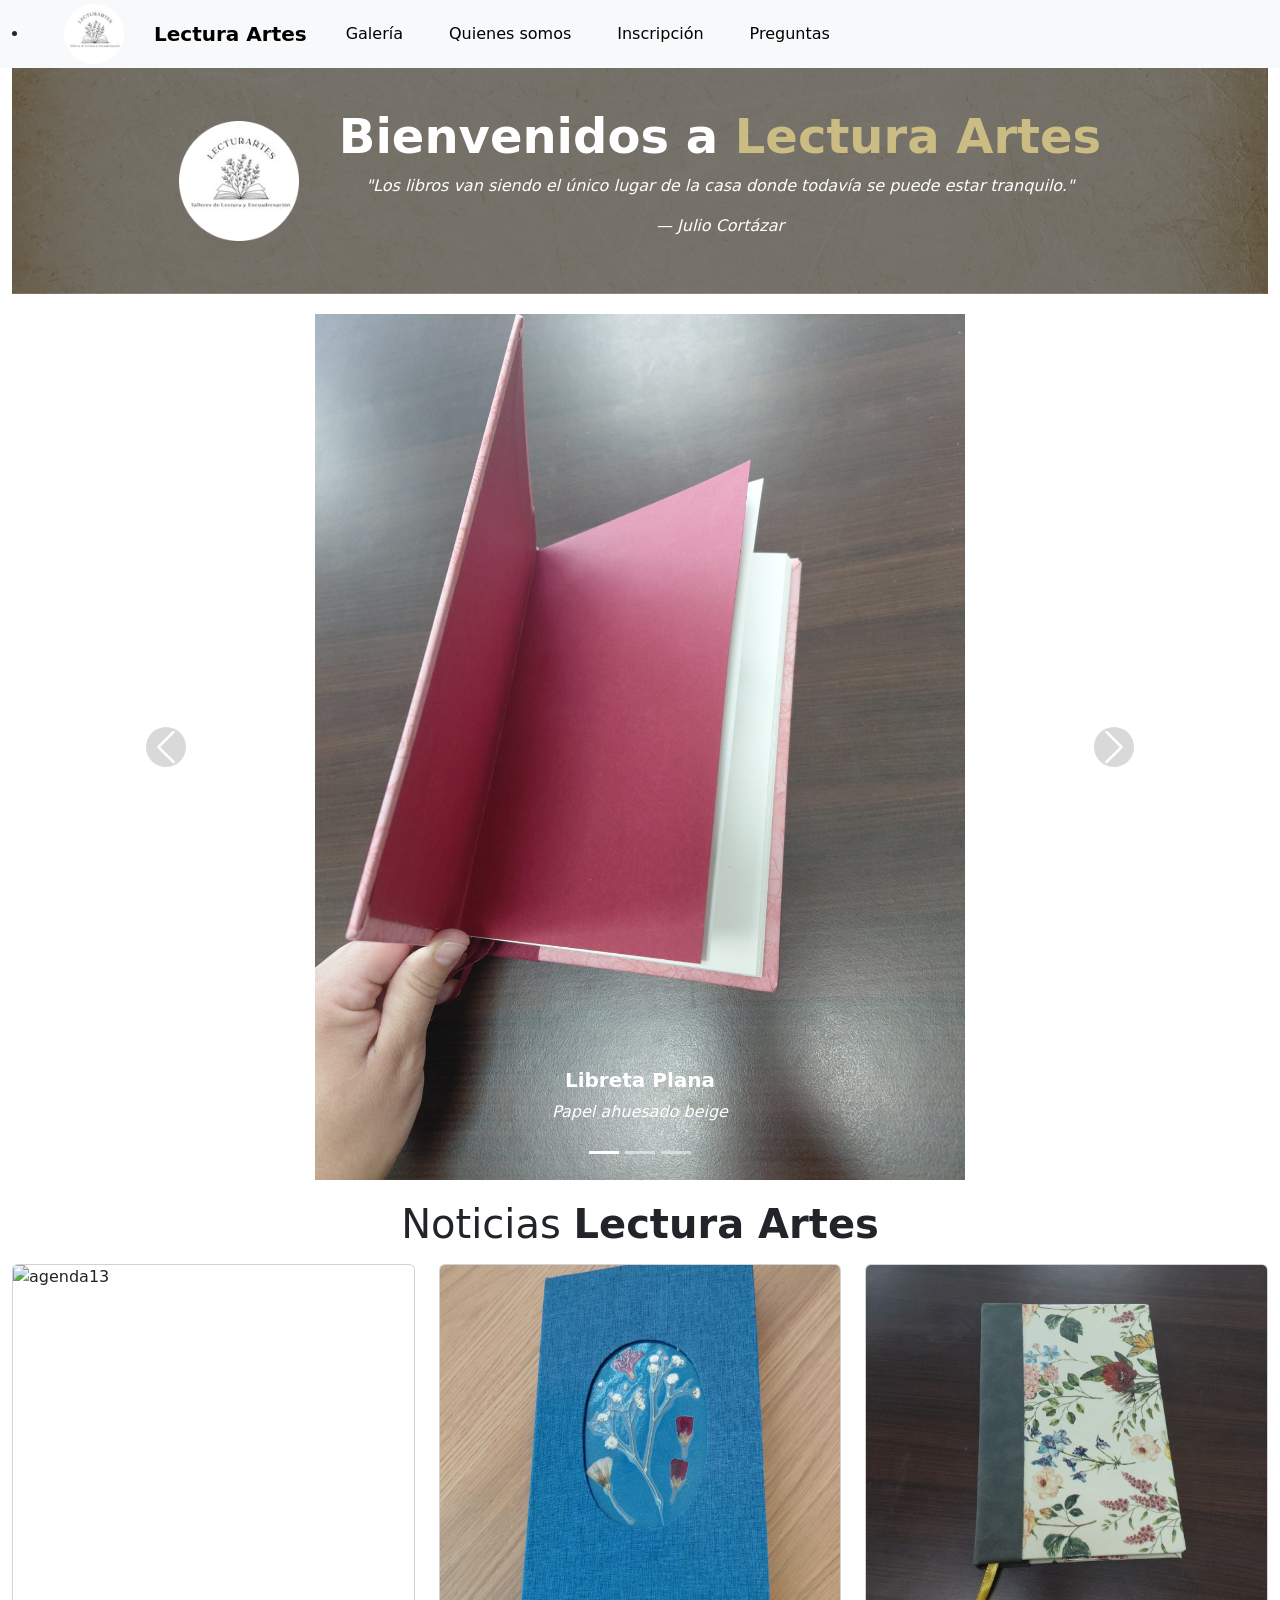
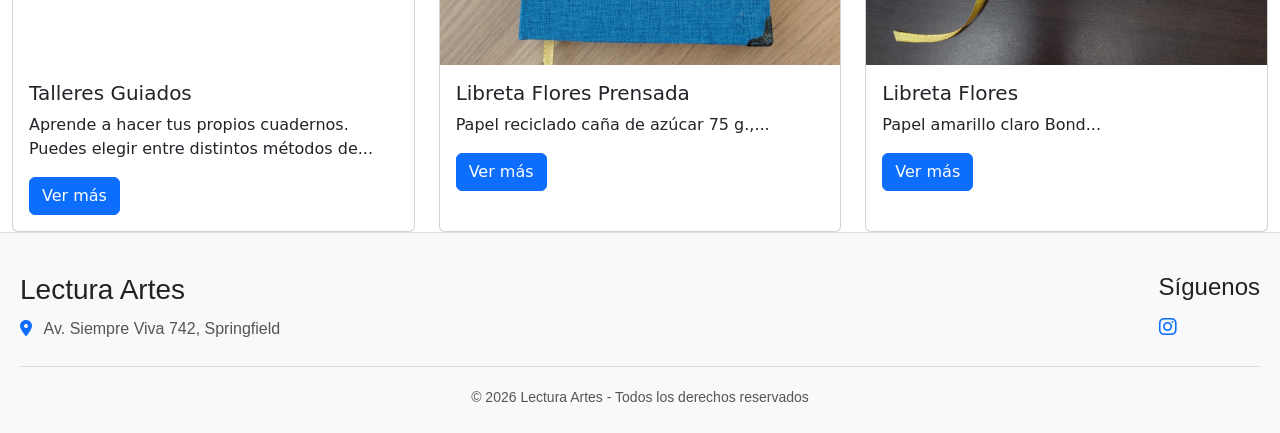
==== index.html @ 695bc008 "primer commit" ====
<!DOCTYPE html>
<html lang="es">

<head>
    <meta charset="UTF-8">
    <meta name="viewport" content="width=device-width, initial-scale=1.0">
    <title>Lectura Artes</title>
    <link rel="stylesheet" href="css/estilo.css">
    <link href="https://cdn.jsdelivr.net/npm/bootstrap@5.3.8/dist/css/bootstrap.min.css" rel="stylesheet"
        integrity="sha384-sRIl4kxILFvY47J16cr9ZwB07vP4J8+LH7qKQnuqkuIAvNWLzeN8tE5YBujZqJLB" crossorigin="anonymous">
    <script src="https://cdn.jsdelivr.net/npm/bootstrap@5.3.8/dist/js/bootstrap.bundle.min.js"
        integrity="sha384-FKyoEForCGlyvwx9Hj09JcYn3nv7wiPVlz7YYwJrWVcXK/BmnVDxM+D2scQbITxI"
        crossorigin="anonymous"></script>
    <link rel="stylesheet" href="https://cdnjs.cloudflare.com/ajax/libs/font-awesome/6.0.0-beta3/css/all.min.css">
    <link href="https://fonts.googleapis.com/css2?family=Roboto:wght@400;700&display=swap" rel="stylesheet">
</head>

<body>
    <!--NAVBAR-->
    <nav class="navbar navbar-expand-lg navbar-light bg-light sticky-top">
        <div class="container-fluid">
            <li class="nav-item">
                <a href="index.html" class="nav-home">
                    <img src="img/logo_lectura_artes-modified.png" alt="Inicio" class="icono-home">
                </a>
            </li>
            <a class="navbar-brand text-black" href="index.html"><b>Lectura Artes</b></a>
            <button class="navbar-toggler" type="button" data-bs-toggle="collapse"
                data-bs-target="#navbarSupportedContent" aria-controls="navbarSupportedContent" aria-expanded="false"
                aria-label="Toggle navigation">
                <span class="navbar-toggler-icon"></span>
            </button>
            <div class="collapse navbar-collapse" id="navbarSupportedContent">
                <ul class="navbar-nav me-auto mb-2 mb-lg-0">
                    <li class="nav-item">
                        <a class="nav-link active" href="galeria.html">Galería</a>
                    </li>
                    <li class="nav-item">
                        <a class="nav-link active" href="quienessomos.html">Quienes somos</a>
                    </li>
                    <!--<li class="nav-item dropdown">
                        <a class="nav-link active dropdown-toggle" href="#" id="navbarDropdown" role="button"
                            data-bs-toggle="dropdown" aria-expanded="false">
                            Noticias
                        </a>
                        <ul class="dropdown-menu" aria-labelledby="navbarDropdown">
                            <li><a class="dropdown-item" href="noticia1.html">Cerro Pintor</a></li>
                            <li><a class="dropdown-item" href="noticia2.html">Cerro Manquehue</a></li>
                            <li><a class="dropdown-item" href="noticia3.html">Cerro Tupungato</a></li>
                            <li>
                        </ul>
                    </li>-->
                    <li class="nav-item">
                        <a class="nav-link active" href="inscripcion.html" tabindex="-1"
                            aria-disabled="true">Inscripción</a>
                    </li>
                    <li class="nav-item">
                        <a class="nav-link active" href="preguntas.html" tabindex="-1"
                            aria-disabled="true">Preguntas</a>
                    </li>
                </ul>
            </div>
        </div>
    </nav>
    <!--CARRUSEL-->
    <div class="container-fluid">
        <section class="hero">
            <div class="hero-container">
                <div class="hero-image">
                    <img src="img/logo_lectura_artes-modified.png" alt="Inicio" class="icono-home">
                </div>

                <div class="hero-text">
                    <h1>Bienvenidos a <span>Lectura Artes</span></h1>
                    <figure>
                        <blockquote>
                            <i>"Los libros van siendo el único lugar de la casa donde todavía se puede estar
                                tranquilo."</i>
                        </blockquote>
                        <figcaption>
                            <cite>— Julio Cortázar</cite>
                        </figcaption>
                    </figure>
                </div>
            </div>
        </section>
    </div>
    <div class="container">
        <div id="carouselExampleCaptions" class="carousel slide" data-bs-ride="carousel">
            <div class="carousel-indicators">
                <button type="button" data-bs-target="#carouselExampleCaptions" data-bs-slide-to="0" class="active"
                    aria-current="true" aria-label="Slide 1"></button>
                <button type="button" data-bs-target="#carouselExampleCaptions" data-bs-slide-to="1"
                    aria-label="Slide 2"></button>
                <button type="button" data-bs-target="#carouselExampleCaptions" data-bs-slide-to="2"
                    aria-label="Slide 3"></button>
            </div>
            <div class="carousel-inner">
                <div class="carousel-item active">
                    <img src="img/agenda7.jpeg" class="d-block img-custom mx-auto" alt="Agenda1">
                    <div class="carousel-caption d-none d-md-block">
                        <h5><b>Libreta Plana</b></h5>
                        <p><i>Papel ahuesado <b>beige</b></i></p>
                    </div>
                </div>
                <div class="carousel-item">
                    <img src="img/agenda1.jpeg" class="d-block img-custom mx-auto" alt="Agenda7">
                    <div class="carousel-caption d-none d-md-block">
                        <h5><b>Libreta Letras</b></h5>
                        <p><i>Papel reciclado </b>caña de azúcar</b></i></p>
                    </div>
                </div>
                <div class="carousel-item">
                    <img src="img/agenda143.jpeg" class="d-block img-custom mx-auto" alt="Agenda14">
                    <div class="carousel-caption d-none d-md-block">
                        <h5><b>Libreta flores prensada</b></h5>
                        <p><i>Papel reciclado <b>caña de azúcar</b></i></p>
                    </div>
                </div>
            </div>
            <button class="carousel-control-prev" type="button" data-bs-target="#carouselExampleCaptions"
                data-bs-slide="prev">
                <span class="carousel-control-prev-icon" aria-hidden="true"></span>
                <span class="visually-hidden">Previous</span>
            </button>
            <button class="carousel-control-next" type="button" data-bs-target="#carouselExampleCaptions"
                data-bs-slide="next">
                <span class="carousel-control-next-icon" aria-hidden="true"></span>
                <span class="visually-hidden">Next</span>
            </button>
        </div>
    </div>
    </div>
    <!--NOTICIAS-->
    <div class="container-fluid">
        <figure>
            <blockquote class="blockquote">
                <h1>Noticias <b>Lectura Artes</b></h1>
            </blockquote>
        </figure>
        <div class="row row-cols-1 row-cols-md-3 g-4">
            <div class="col">
                <div class="card h-100">
                    <img src="img/authentic-book-club-scene.jpg" class="card-img-top" alt="agenda13">
                    <div class="card-body">
                        <h5 class="card-title">Talleres Guiados</h5>
                        <p class="card-text">Aprende a hacer tus propios cuadernos. Puedes elegir entre distintos
                            métodos de...</p>
                        <button type="button" class="btn btn-primary" data-bs-toggle="modal"
                            data-bs-target="#exampleModal1">Ver más</button>
                    </div>
                </div>
            </div>
            <div class="col">
                <div class="card h-100">
                    <img src="img/agenda1414.jpeg" class="card-img-top" alt="agenda1414">
                    <div class="card-body">
                        <h5 class="card-title">Libreta Flores Prensada</h5>
                        <p class="card-text">Papel reciclado caña de azúcar
                            75 g.,...</p>
                        <button type="button" class="btn btn-primary" data-bs-toggle="modal"
                            data-bs-target="#exampleModal2">Ver más</button>
                    </div>
                </div>
            </div>
            <div class="col">
                <div class="card h-100">
                    <img src="img/agenda10.jpeg" class="card-img-top" alt="agenda10">
                    <div class="card-body">
                        <h5 class="card-title">Libreta Flores</h5>
                        <p class="card-text">Papel amarillo claro
                            Bond...</p>
                        <button type="button" class="btn btn-primary" data-bs-toggle="modal"
                            data-bs-target="#exampleModal3">Ver más</button>
                    </div>
                </div>
            </div>
        </div>
    </div>

    <!-- Modal -->
    <div class="modal fade" id="exampleModal1" tabindex="-1" aria-labelledby="exampleModalLabel" aria-hidden="true">
        <div class="modal-dialog">
            <div class="modal-content">
                <div class="modal-header">
                    <h5 class="modal-title" id="exampleModalLabel">Talleres guiados</h5>
                    <button type="button" class="btn-close" data-bs-dismiss="modal" aria-label="Close"></button>
                </div>
                <div class="modal-body">
                    Aprende a hacer tus propios cuadernos. Puedes elegir entre distintos métodos de encuadernación:
                    Tradicional, Copta o Japonesa. Para este taller contamos con 2 modalidades: • Talleres grupales en
                    una fecha determinada (consulta fechas disponibles). • Talleres particulares (1 a 3 personas) en una
                    fecha a elección.
                </div>
                <div class="modal-footer">
                    <button type="button" class="btn btn-secondary" data-bs-dismiss="modal">Cerrar</button>
                    <!--<button type="button" class="btn btn-primary">Guardar</button>-->
                </div>
            </div>
        </div>
    </div>

    <div class="modal fade" id="exampleModal2" tabindex="-1" aria-labelledby="exampleModalLabel" aria-hidden="true">
        <div class="modal-dialog">
            <div class="modal-content">
                <div class="modal-header">
                    <h5 class="modal-title" id="exampleModalLabel">Libreta Flores Prensada</h5>
                    <button type="button" class="btn-close" data-bs-dismiss="modal" aria-label="Close"></button>
                </div>
                <div class="modal-body">
                    Libreta flores prensada
                    Papel reciclado caña de azúcar
                    75 g.
                    100 hojas
                </div>
                <div class="modal-footer">
                    <button type="button" class="btn btn-secondary" data-bs-dismiss="modal">Cerrar</button>
                    <!--<button type="button" class="btn btn-primary">Guardar</button>-->
                </div>
            </div>
        </div>
    </div>


    <div class="modal fade" id="exampleModal3" tabindex="-1" aria-labelledby="exampleModalLabel" aria-hidden="true">
        <div class="modal-dialog">
            <div class="modal-content">
                <div class="modal-header">
                    <h5 class="modal-title" id="exampleModalLabel">Libreta Flores</h5>
                    <button type="button" class="btn-close" data-bs-dismiss="modal" aria-label="Close"></button>
                </div>
                <div class="modal-body">
                    Papel amarillo claro
                    Bond 80 g.
                </div>
                <div class="modal-footer">
                    <button type="button" class="btn btn-secondary" data-bs-dismiss="modal">Cerrar</button>
                    <!--<button type="button" class="btn btn-primary">Guardar</button>-->
                </div>
            </div>
        </div>
    </div>

    <!--FOOTER-->
<footer class="footer-light">
    <div class="footer-container">

        <div class="footer-info">
            <h3>Lectura Artes</h3>
            <p><i class="fas fa-map-marker-alt"></i> Av. Siempre Viva 742, Springfield</p>
        </div>

        <div class="footer-social">
            <h4>Síguenos</h4>
            <div class="social-icons">
                <a href="https://www.instagram.com/lecturartes/"><i class="fab fa-instagram"></i></a>
                <!--<a href="#"><i class="fab fa-facebook-f"></i></a>
                <a href="#"><i class="fab fa-tiktok"></i></a>-->
            </div>
        </div>

    </div>

    <div class="footer-bottom">
        <p>&copy; 2026 Lectura Artes - Todos los derechos reservados</p>
    </div>
</footer>

</body>

</html>
---- css/estilo.css ----
body {
    flex-direction: column;
    margin: 0;
}

main.container {
    min-height: auto; 
    padding-bottom: 100px;
}

header {
    background-color: #2c3e50;
    padding: 15px;
}

nav ul {
    display: flex;
    list-style: none;
    justify-content: center;
}

nav ul li {
    margin: 0 15px;
}

nav ul li a {
    color: white;
    text-decoration: none;
    font-weight: bold;
}

.navbar .nav-link {
    transition: background-color 0.3s ease, color 0.3s ease;
    padding: 8px 12px;
    border-radius: 6px; 
}

.navbar .nav-link:hover {
    background-color: rgba(0, 0, 0, 0.1); 
    color: #000; 
}

.hero {
    background: linear-gradient(rgba(0,0,0,0.5), rgba(0,0,0,0.5)),
                url('../img/fondo.jpg'); 
    background-size: cover;
    background-position: center;
    color: white;
    padding: 20px 20px;
    text-align: center;
}

.hero-container {
    display: flex;          
    align-items: center;    
    justify-content: center;
    gap: 40px;              
    max-width: 1000px;      
    margin: 0 auto;         
    padding: 20px;
}

.hero-image img {
    max-width: 300px;       
    height: auto;
    border-radius: 15px;    
}

.hero-text {
    text-align: left;       
}

.hero h1 {
    font-size: 3rem;
    font-weight: 700;
}

.hero h1 span {
    color: #cbbc83;
}


@media (max-width: 768px) {
    .hero-container {
        flex-direction: column; 
        text-align: center;
    }
    .hero-text {
        text-align: center;
    }
}

.img-custom {
  width: 650px;
  height: auto;
  object-fit: cover; 
}

.carousel-control-prev-icon,
.carousel-control-next-icon {
    background-color: rgba(0, 0, 0, 0.3); 
    border-radius: 50%;                   
    padding: 20px;                      
    background-size: 50%;                 
}

figure {
    text-align: center;
    margin: 50px auto;
}

.icono-home {
    width: 120px;  
    height: 60px;
    object-fit: contain;
    vertical-align: middle;
    margin-top: -4px; 
    margin-bottom: -4px; 
}

.icono-home:hover {
    transform: scale(1.2); 
}

.container {
    flex: 1;
    font-weight: 200;
    width: 90%;
    margin: 20px auto;
    min-height: calc(100vh - 250px);
}

.noticia {
    background: white;
    padding: 10px;
    border-radius: 10px;
    width: 33%;
}

.noticias {
    display: flex;
    gap: 20px;
}

.noticia img {
    width: 100%;
    height: 200px;
    object-fit: cover;
}

.persona {
    display: flex;
    margin-bottom: 20px;
    background: white;
    padding: 10px;
    border-radius: 10px;
}

.persona img {
    width: 200px;
    height: 200px;
    object-fit: cover;
    margin-right: 20px;
}

.galeria {
    display: grid;
    grid-template-columns: repeat(3, 1 fr);
    gap: 15px;
}

.galeria img {
    width: 100%;
    height: 200px;
    object-fit: cover;
}

form {
    display: flex;
    flex-direction: column;
    gap: 10px;
    /* espacio entre campos */
}

form input,
form select {
    padding: 10px;
    font-size: 16px;
    width: 100%;
}

table {
    width: 100%;
    border-collapse: collapse;
    font-family: sans-serif;
    margin-top: 20px;
}

td {
    padding: 15px;
    border-bottom: 1px solid #eee;
}

.pregunta {
    background-color: #f0f7ff;
    color: #0056b3;
    font-weight: bold;
    border-left: 5px solid #0056b3;
}


.pregunta+tr td {
    color: #444;
    padding-bottom: 25px;
}


.noticia-img {
    width: 100%;
    height: 150px; 
    object-fit: cover;
    transition: transform 0.3s ease;
    cursor: pointer;
}


.col-12 > .noticia-img {
    height: 200px;
}

.noticia-img:hover {
    transform: scale(1.05);
    filter: brightness(1.1);
    z-index: 10;
}

.custom-card {
    transition: all 0.3s ease;
}

.custom-card:hover {
    box-shadow: 0 10px 20px rgba(0,0,0,0.15) !important;
}

.noticia-clickable {
    cursor: zoom-in; 
    transition: filter 0.3s ease;
}

.noticia-clickable:hover {
    filter: brightness(0.8); 
}


#imageModal .modal-content {
    background: none;
}

#imageModal img {
    max-height: 90vh; 
    border: 3px solid white;
}

.card-img-top {
    width: 100%;
    height: 400px;       
    object-fit: cover;   
    object-position: center; 
}

.accordion-button:focus {
    box-shadow: none;
    border-color: rgba(0,0,0,.125);
}


.accordion-button:not(.collapsed) {
    background-color: #f8f9fa; 
    color: #b08d57;            
}

.accordion-item {
    border-radius: 10px !important;
    overflow: hidden;
    margin-bottom: 10px;
    border: 1px solid #ddd;
    box-shadow: 0 2px 5px rgba(0,0,0,0.05);
}

.footer-light {
    background: #f8f9fa;
    color: #333;
    padding: 40px 20px 20px;
    font-family: 'Montserrat', sans-serif;
    border-top: 1px solid #ddd;
}

.footer-light .footer-container {
    display: flex;
    justify-content: space-between;
    flex-wrap: wrap;
    gap: 20px;
}

.footer-light h3,
.footer-light h4 {
    margin-bottom: 10px;
    color: #222;
}

.footer-light p {
    margin: 5px 0;
    color: #555;
}

.footer-light i {
    margin-right: 8px;
    color: #0d6efd; 
}

.footer-light .social-icons a {
    color: #333;
    margin-right: 15px;
    font-size: 20px;
    transition: 0.3s;
}

.footer-light .social-icons a:hover {
    color: #0d6efd;
    transform: scale(1.2);
}

.footer-light .footer-bottom {
    border-top: 1px solid #ddd;
    margin-top: 20px;
    padding-top: 15px;
    text-align: center;
    font-size: 14px;
    color: #777;
}

@media (max-width: 768px) {
    .footer-light .footer-container {
        flex-direction: column;
        text-align: center;
    }

    .footer-light .social-icons a {
        margin: 10px;
    }
}

footer {
    background-color: #333;
    color: white;
    padding: 20px 0;
    width: 100%;
}
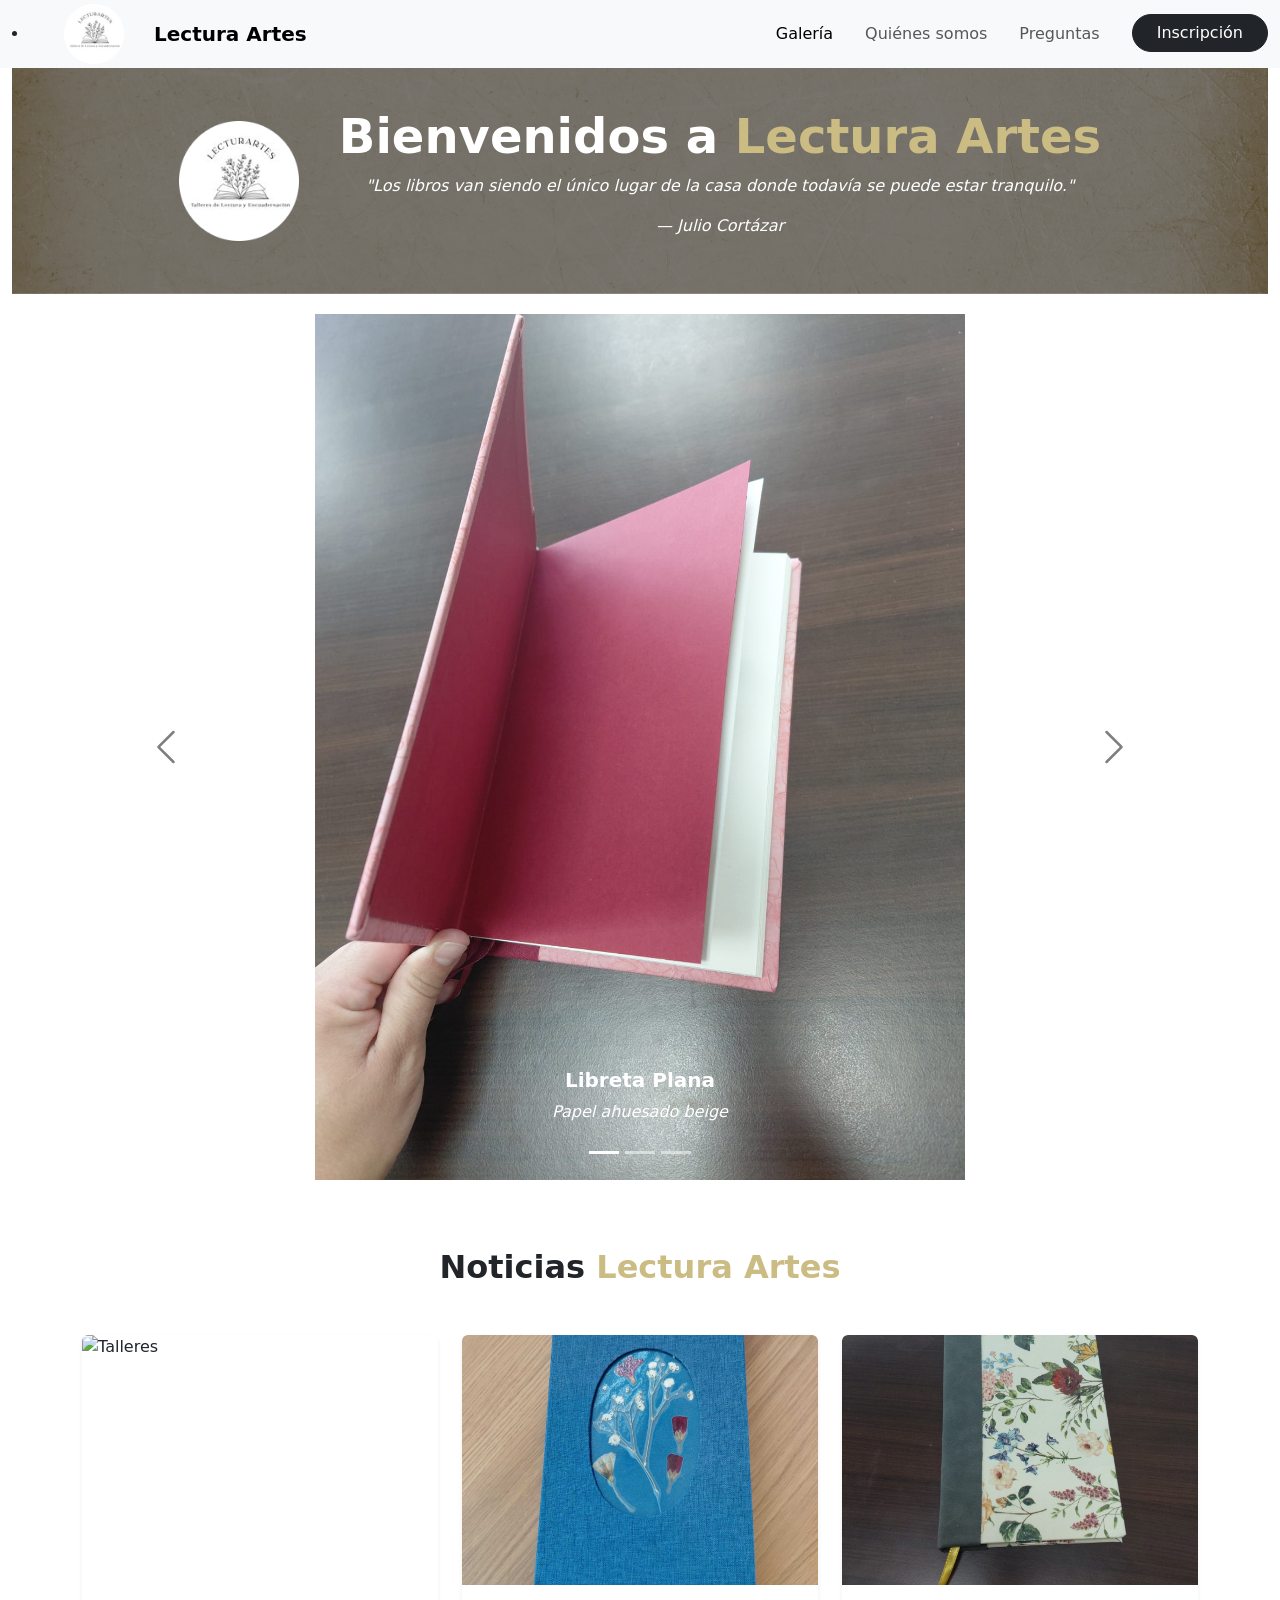
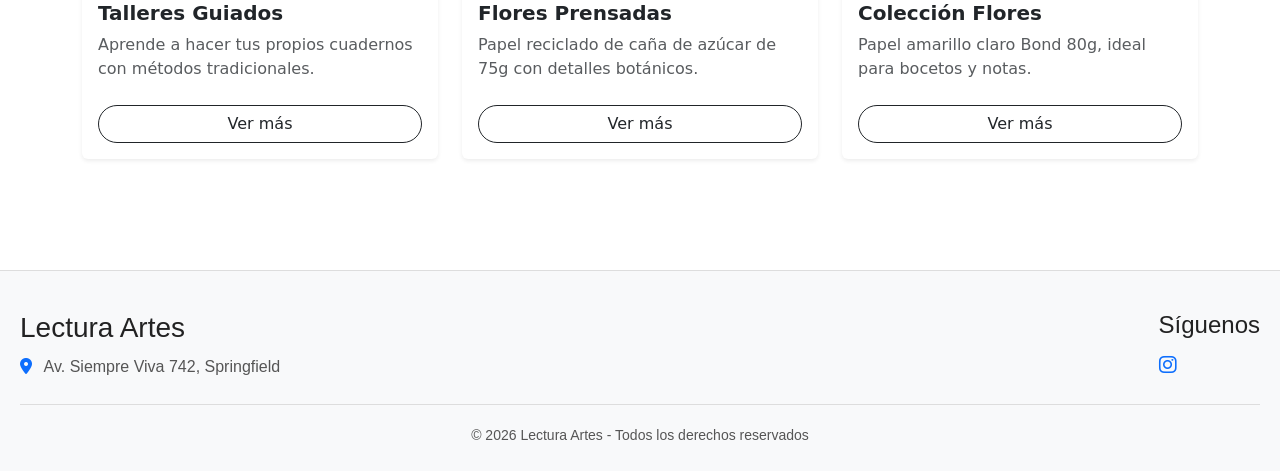
==== commit 08fa8c8f: "actualizacion_2" ====
--- a/index.html
+++ b/index.html
@@ -31,37 +31,24 @@
                 <span class="navbar-toggler-icon"></span>
             </button>
             <div class="collapse navbar-collapse" id="navbarSupportedContent">
-                <ul class="navbar-nav me-auto mb-2 mb-lg-0">
+                <ul class="navbar-nav ms-auto mb-2 mb-lg-0">
                     <li class="nav-item">
-                        <a class="nav-link active" href="galeria.html">Galería</a>
+                        <a class="nav-link px-3 active" href="galeria.html">Galería</a>
                     </li>
                     <li class="nav-item">
-                        <a class="nav-link active" href="quienessomos.html">Quienes somos</a>
-                    </li>
-                    <!--<li class="nav-item dropdown">
-                        <a class="nav-link active dropdown-toggle" href="#" id="navbarDropdown" role="button"
-                            data-bs-toggle="dropdown" aria-expanded="false">
-                            Noticias
-                        </a>
-                        <ul class="dropdown-menu" aria-labelledby="navbarDropdown">
-                            <li><a class="dropdown-item" href="noticia1.html">Cerro Pintor</a></li>
-                            <li><a class="dropdown-item" href="noticia2.html">Cerro Manquehue</a></li>
-                            <li><a class="dropdown-item" href="noticia3.html">Cerro Tupungato</a></li>
-                            <li>
-                        </ul>
-                    </li>-->
+                        <a class="nav-link px-3" href="quienessomos.html">Quiénes somos</a>
+                    </li>
                     <li class="nav-item">
-                        <a class="nav-link active" href="inscripcion.html" tabindex="-1"
-                            aria-disabled="true">Inscripción</a>
-                    </li>
-                    <li class="nav-item">
-                        <a class="nav-link active" href="preguntas.html" tabindex="-1"
-                            aria-disabled="true">Preguntas</a>
+                        <a class="nav-link px-3" href="preguntas.html">Preguntas</a>
+                    </li>
+                    <li class="nav-item ms-lg-3">
+                        <a class="btn btn-dark rounded-pill px-4" href="inscripcion.html">Inscripción</a>
                     </li>
                 </ul>
             </div>
         </div>
     </nav>
+
     <!--CARRUSEL-->
     <div class="container-fluid">
         <section class="hero">
@@ -131,52 +118,48 @@
         </div>
     </div>
     </div>
+
     <!--NOTICIAS-->
-    <div class="container-fluid">
-        <figure>
-            <blockquote class="blockquote">
-                <h1>Noticias <b>Lectura Artes</b></h1>
-            </blockquote>
-        </figure>
-        <div class="row row-cols-1 row-cols-md-3 g-4">
-            <div class="col">
-                <div class="card h-100">
-                    <img src="img/authentic-book-club-scene.jpg" class="card-img-top" alt="agenda13">
-                    <div class="card-body">
-                        <h5 class="card-title">Talleres Guiados</h5>
-                        <p class="card-text">Aprende a hacer tus propios cuadernos. Puedes elegir entre distintos
-                            métodos de...</p>
-                        <button type="button" class="btn btn-primary" data-bs-toggle="modal"
-                            data-bs-target="#exampleModal1">Ver más</button>
-                    </div>
-                </div>
-            </div>
-            <div class="col">
-                <div class="card h-100">
-                    <img src="img/agenda1414.jpeg" class="card-img-top" alt="agenda1414">
-                    <div class="card-body">
-                        <h5 class="card-title">Libreta Flores Prensada</h5>
-                        <p class="card-text">Papel reciclado caña de azúcar
-                            75 g.,...</p>
-                        <button type="button" class="btn btn-primary" data-bs-toggle="modal"
-                            data-bs-target="#exampleModal2">Ver más</button>
-                    </div>
-                </div>
-            </div>
-            <div class="col">
-                <div class="card h-100">
-                    <img src="img/agenda10.jpeg" class="card-img-top" alt="agenda10">
-                    <div class="card-body">
-                        <h5 class="card-title">Libreta Flores</h5>
-                        <p class="card-text">Papel amarillo claro
-                            Bond...</p>
-                        <button type="button" class="btn btn-primary" data-bs-toggle="modal"
-                            data-bs-target="#exampleModal3">Ver más</button>
-                    </div>
-                </div>
-            </div>
-        </div>
-    </div>
+   <div class="container py-5">
+    <div class="text-center mb-5">
+        <h2 class="fw-bold">Noticias <span style="color: #cbbc83;">Lectura Artes</span></h2>
+    </div>
+
+    <div class="row row-cols-1 row-cols-md-3 g-4">
+        <div class="col">
+            <div class="card h-100 border-0 shadow-sm custom-card">
+                <img src="img/authentic-book-club-scene.jpg" class="card-img-top" alt="Talleres" style="height: 250px; object-fit: cover;">
+                <div class="card-body">
+                    <h5 class="card-title fw-bold">Talleres Guiados</h5>
+                    <p class="card-text text-muted">Aprende a hacer tus propios cuadernos con métodos tradicionales.</p>
+                    <button class="btn btn-outline-dark rounded-pill w-100 mt-2" data-bs-toggle="modal" data-bs-target="#exampleModal1">Ver más</button>
+                </div>
+            </div>
+        </div>
+        
+        <div class="col">
+            <div class="card h-100 border-0 shadow-sm custom-card">
+                <img src="img/agenda1414.jpeg" class="card-img-top" alt="Libreta" style="height: 250px; object-fit: cover;">
+                <div class="card-body">
+                    <h5 class="card-title fw-bold">Flores Prensadas</h5>
+                    <p class="card-text text-muted">Papel reciclado de caña de azúcar de 75g con detalles botánicos.</p>
+                    <button class="btn btn-outline-dark rounded-pill w-100 mt-2" data-bs-toggle="modal" data-bs-target="#exampleModal2">Ver más</button>
+                </div>
+            </div>
+        </div>
+
+        <div class="col">
+            <div class="card h-100 border-0 shadow-sm custom-card">
+                <img src="img/agenda10.jpeg" class="card-img-top" alt="Libreta" style="height: 250px; object-fit: cover;">
+                <div class="card-body">
+                    <h5 class="card-title fw-bold">Colección Flores</h5>
+                    <p class="card-text text-muted">Papel amarillo claro Bond 80g, ideal para bocetos y notas.</p>
+                    <button class="btn btn-outline-dark rounded-pill w-100 mt-2" data-bs-toggle="modal" data-bs-target="#exampleModal3">Ver más</button>
+                </div>
+            </div>
+        </div>
+    </div>
+</div>
 
     <!-- Modal -->
     <div class="modal fade" id="exampleModal1" tabindex="-1" aria-labelledby="exampleModalLabel" aria-hidden="true">
@@ -242,29 +225,29 @@
     </div>
 
     <!--FOOTER-->
-<footer class="footer-light">
-    <div class="footer-container">
-
-        <div class="footer-info">
-            <h3>Lectura Artes</h3>
-            <p><i class="fas fa-map-marker-alt"></i> Av. Siempre Viva 742, Springfield</p>
-        </div>
-
-        <div class="footer-social">
-            <h4>Síguenos</h4>
-            <div class="social-icons">
-                <a href="https://www.instagram.com/lecturartes/"><i class="fab fa-instagram"></i></a>
-                <!--<a href="#"><i class="fab fa-facebook-f"></i></a>
+    <footer class="footer-light">
+        <div class="footer-container">
+
+            <div class="footer-info">
+                <h3>Lectura Artes</h3>
+                <p><i class="fas fa-map-marker-alt"></i> Av. Siempre Viva 742, Springfield</p>
+            </div>
+
+            <div class="footer-social">
+                <h4>Síguenos</h4>
+                <div class="social-icons">
+                    <a href="https://www.instagram.com/lecturartes/"><i class="fab fa-instagram"></i></a>
+                    <!--<a href="#"><i class="fab fa-facebook-f"></i></a>
                 <a href="#"><i class="fab fa-tiktok"></i></a>-->
-            </div>
-        </div>
-
-    </div>
-
-    <div class="footer-bottom">
-        <p>&copy; 2026 Lectura Artes - Todos los derechos reservados</p>
-    </div>
-</footer>
+                </div>
+            </div>
+
+        </div>
+
+        <div class="footer-bottom">
+            <p>&copy; 2026 Lectura Artes - Todos los derechos reservados</p>
+        </div>
+    </footer>
 
 </body>
 
--- a/css/estilo.css
+++ b/css/estilo.css
@@ -13,31 +13,38 @@
     padding: 15px;
 }
 
-nav ul {
-    display: flex;
-    list-style: none;
-    justify-content: center;
-}
-
-nav ul li {
-    margin: 0 15px;
-}
-
-nav ul li a {
-    color: white;
-    text-decoration: none;
-    font-weight: bold;
-}
-
+/* 1. Transiciones suaves para todos los enlaces del nav */
 .navbar .nav-link {
-    transition: background-color 0.3s ease, color 0.3s ease;
-    padding: 8px 12px;
-    border-radius: 6px; 
-}
-
+    transition: all 0.3s ease;
+    font-weight: 500;
+    padding: 8px 16px; /* Espaciado interno horizontal */
+    border-radius: 8px; /* Bordes suaves para el efecto hover */
+}
+
+/* 2. Efecto hover sutil (un fondo muy suave al pasar el mouse) */
 .navbar .nav-link:hover {
-    background-color: rgba(0, 0, 0, 0.1); 
-    color: #000; 
+    background-color: rgba(0, 0, 0, 0.05); 
+    color: #000 !important; /* Color oscuro en modo claro */
+    transform: translateY(-1px); /* Pequeño levante */
+}
+
+/* 3. Estilo para el botón redondeado (Inscripción) */
+.rounded-pill {
+    transition: transform 0.2s ease, box-shadow 0.2s ease, background-color 0.2s ease;
+}
+
+.rounded-pill:hover {
+    transform: translateY(-2px) !important;
+    box-shadow: 0 4px 12px rgba(0,0,0,0.15);
+}
+
+/* 4. Ajuste del Logo para que no estire la barra */
+.navbar-brand img {
+    transition: transform 0.3s ease;
+}
+
+.navbar-brand:hover img {
+    transform: scale(1.05); /* El logo crece un poquito al pasar el mouse */
 }
 
 .hero {
@@ -234,6 +241,28 @@
     z-index: 10;
 }
 
+.card-img-top {
+    object-fit: cover;
+    height: 500px; 
+}
+
+/* Efecto suave para las cards */
+.custom-card {
+    transition: transform 0.3s ease, box-shadow 0.3s ease;
+    border-radius: 15px;
+    overflow: hidden;
+}
+
+.custom-card:hover {
+    transform: translateY(-8px);
+    box-shadow: 0 10px 25px rgba(0,0,0,0.1) !important;
+}
+
+.carousel-control-prev-icon,
+.carousel-control-next-icon {
+    filter: invert(1); 
+}
+
 .custom-card {
     transition: all 0.3s ease;
 }
@@ -268,11 +297,33 @@
     object-position: center; 
 }
 
+.ls-2 {
+    letter-spacing: 2px;
+    font-size: 0.85rem;
+}
+
+.lead-text p {
+    margin-bottom: 1.2rem;
+    font-size: 1.05rem;
+    text-align: justify;
+}
+
+.lead-text b, .lead-text strong {
+    color: #b08d57; 
+}
+
+.img-fluid.rounded-circle {
+    transition: transform 0.5s ease;
+}
+
+.img-fluid.rounded-circle:hover {
+    transform: scale(1.02) rotate(2deg);
+}
+
 .accordion-button:focus {
     box-shadow: none;
     border-color: rgba(0,0,0,.125);
 }
-
 
 .accordion-button:not(.collapsed) {
     background-color: #f8f9fa; 
